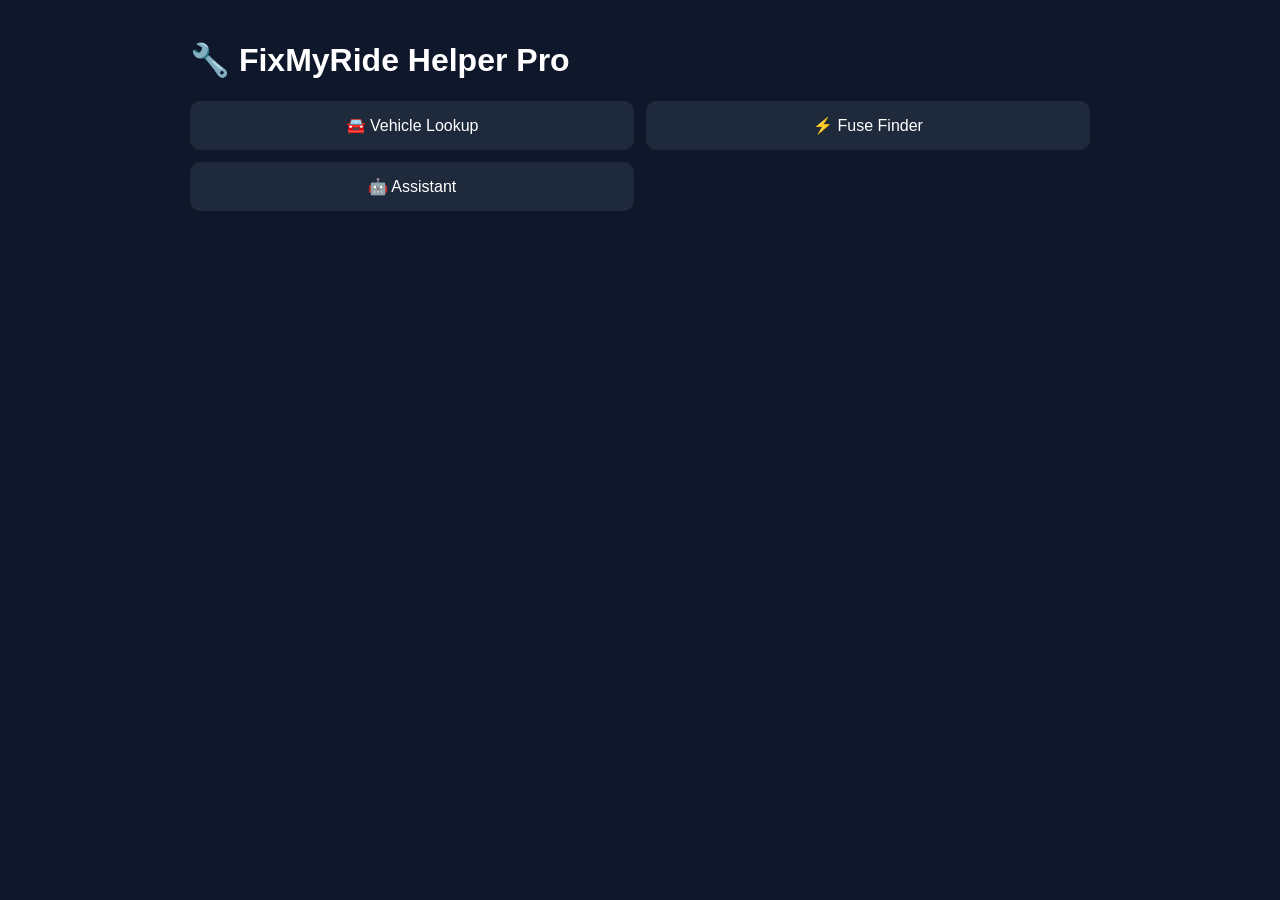
==== index.html @ 5cfa71b5 "Update index.html" ====
<!DOCTYPE html>
<html lang="en">
<head>
  <meta name="google-adsense-account" content="ca-pub-5311280622440166">
  <meta charset="UTF-8">
  <meta name="viewport" content="width=device-width, initial-scale=1.0">
  <title>FixMyRide Helper Pro</title>
  <link rel="stylesheet" href="style.css?v=30">
</head>
<body>

<div class="app">
  <h1>🔧 FixMyRide Helper Pro</h1>

  <div id="home" class="grid">
    <button onclick="showVehicleLookup()">🚘 Vehicle Lookup</button>
    <button onclick="showFuseFinder()">⚡ Fuse Finder</button>
    <button onclick="showAssistant()">🤖 Assistant</button>
  </div>

  <div id="screen"></div>
</div>

<script src="script.js?v=30"></script>
</body>
</html>
---- style.css ----
body {
  margin: 0;
  font-family: Arial, sans-serif;
  background: #0f172a;
  color: white;
}

.app {
  padding: 20px;
  max-width: 900px;
  margin: auto;
}

.hero {
  text-align: center;
  margin-bottom: 20px;
}

.hero h1 {
  font-size: 28px;
  margin: 0;
}

.hero p {
  color: #94a3b8;
}

.grid {
  display: grid;
  grid-template-columns: repeat(2, 1fr);
  gap: 12px;
  margin-top: 20px;
}

button {
  padding: 15px;
  border: none;
  border-radius: 10px;
  background: #1e293b;
  color: white;
  font-size: 16px;
  cursor: pointer;
  transition: 0.2s;
}

button:hover {
  background: #334155;
}

.card {
  background: #1e293b;
  padding: 20px;
  border-radius: 12px;
  margin-top: 20px;
}

input, select {
  width: 100%;
  padding: 12px;
  margin-top: 10px;
  border-radius: 8px;
  border: none;
  background: #0f172a;
  color: white;
}

.footer {
  text-align: center;
  margin-top: 40px;
  font-size: 14px;
  color: #94a3b8;
}

.notice {
  margin-top: 20px;
  font-size: 12px;
  color: #fbbf24;
  text-align: center;
}
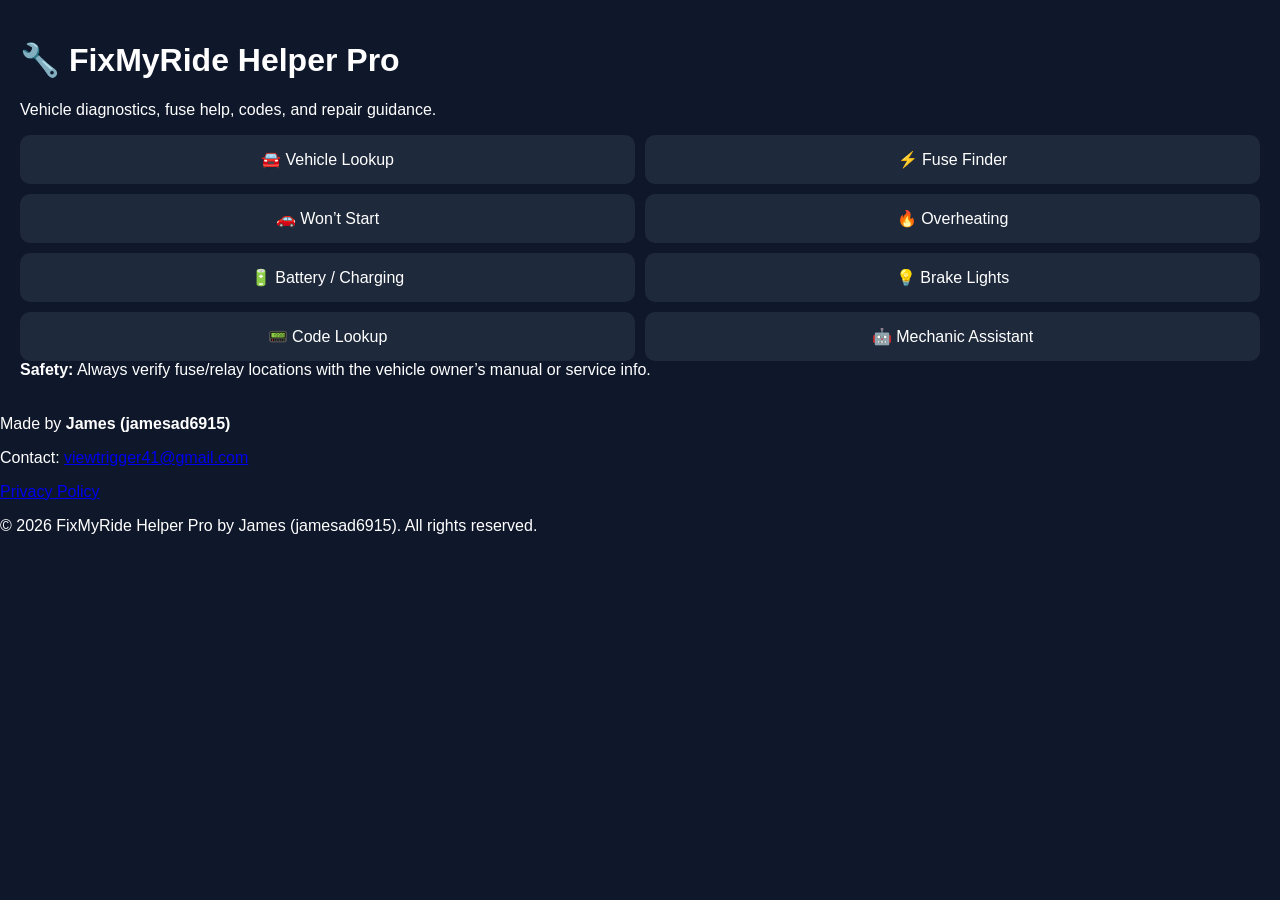
==== commit b3c8edc9: "Update index.html" ====
--- a/index.html
+++ b/index.html
@@ -5,22 +5,41 @@
   <meta charset="UTF-8">
   <meta name="viewport" content="width=device-width, initial-scale=1.0">
   <title>FixMyRide Helper Pro</title>
-  <link rel="stylesheet" href="style.css?v=30">
+  <link rel="stylesheet" href="style.css?v=40">
 </head>
 <body>
 
 <div class="app">
-  <h1>🔧 FixMyRide Helper Pro</h1>
+  <div class="hero">
+    <h1>🔧 FixMyRide Helper Pro</h1>
+    <p>Vehicle diagnostics, fuse help, codes, and repair guidance.</p>
+  </div>
 
   <div id="home" class="grid">
     <button onclick="showVehicleLookup()">🚘 Vehicle Lookup</button>
     <button onclick="showFuseFinder()">⚡ Fuse Finder</button>
-    <button onclick="showAssistant()">🤖 Assistant</button>
+    <button onclick="startProblem('wontStart')">🚗 Won’t Start</button>
+    <button onclick="startProblem('overheating')">🔥 Overheating</button>
+    <button onclick="startProblem('battery')">🔋 Battery / Charging</button>
+    <button onclick="startProblem('brakeLights')">💡 Brake Lights</button>
+    <button onclick="showCodeLookup()">📟 Code Lookup</button>
+    <button onclick="showAssistant()">🤖 Mechanic Assistant</button>
   </div>
 
   <div id="screen"></div>
+
+  <div class="notice">
+    <b>Safety:</b> Always verify fuse/relay locations with the vehicle owner’s manual or service info.
+  </div>
 </div>
 
-<script src="script.js?v=30"></script>
+<footer class="footer">
+  <p>Made by <b>James (jamesad6915)</b></p>
+  <p>Contact: <a href="mailto:viewtrigger41@gmail.com">viewtrigger41@gmail.com</a></p>
+  <p><a href="privacy.html">Privacy Policy</a></p>
+  <p>© 2026 FixMyRide Helper Pro by James (jamesad6915). All rights reserved.</p>
+</footer>
+
+<script src="script.js?v=40"></script>
 </body>
 </html>
--- a/style.css
+++ b/style.css
@@ -1,79 +1,38 @@
 body {
   margin: 0;
-  font-family: Arial, sans-serif;
+  font-family: Arial;
   background: #0f172a;
   color: white;
 }
 
 .app {
   padding: 20px;
-  max-width: 900px;
-  margin: auto;
-}
-
-.hero {
-  text-align: center;
-  margin-bottom: 20px;
-}
-
-.hero h1 {
-  font-size: 28px;
-  margin: 0;
-}
-
-.hero p {
-  color: #94a3b8;
 }
 
 .grid {
   display: grid;
-  grid-template-columns: repeat(2, 1fr);
-  gap: 12px;
-  margin-top: 20px;
+  grid-template-columns: 1fr 1fr;
+  gap: 10px;
 }
 
 button {
   padding: 15px;
+  background: #1e293b;
   border: none;
+  color: white;
   border-radius: 10px;
-  background: #1e293b;
-  color: white;
   font-size: 16px;
-  cursor: pointer;
-  transition: 0.2s;
-}
-
-button:hover {
-  background: #334155;
 }
 
 .card {
   background: #1e293b;
-  padding: 20px;
-  border-radius: 12px;
-  margin-top: 20px;
+  padding: 15px;
+  border-radius: 10px;
+  margin-top: 15px;
 }
 
-input, select {
+input {
   width: 100%;
-  padding: 12px;
+  padding: 10px;
   margin-top: 10px;
-  border-radius: 8px;
-  border: none;
-  background: #0f172a;
-  color: white;
 }
-
-.footer {
-  text-align: center;
-  margin-top: 40px;
-  font-size: 14px;
-  color: #94a3b8;
-}
-
-.notice {
-  margin-top: 20px;
-  font-size: 12px;
-  color: #fbbf24;
-  text-align: center;
-}
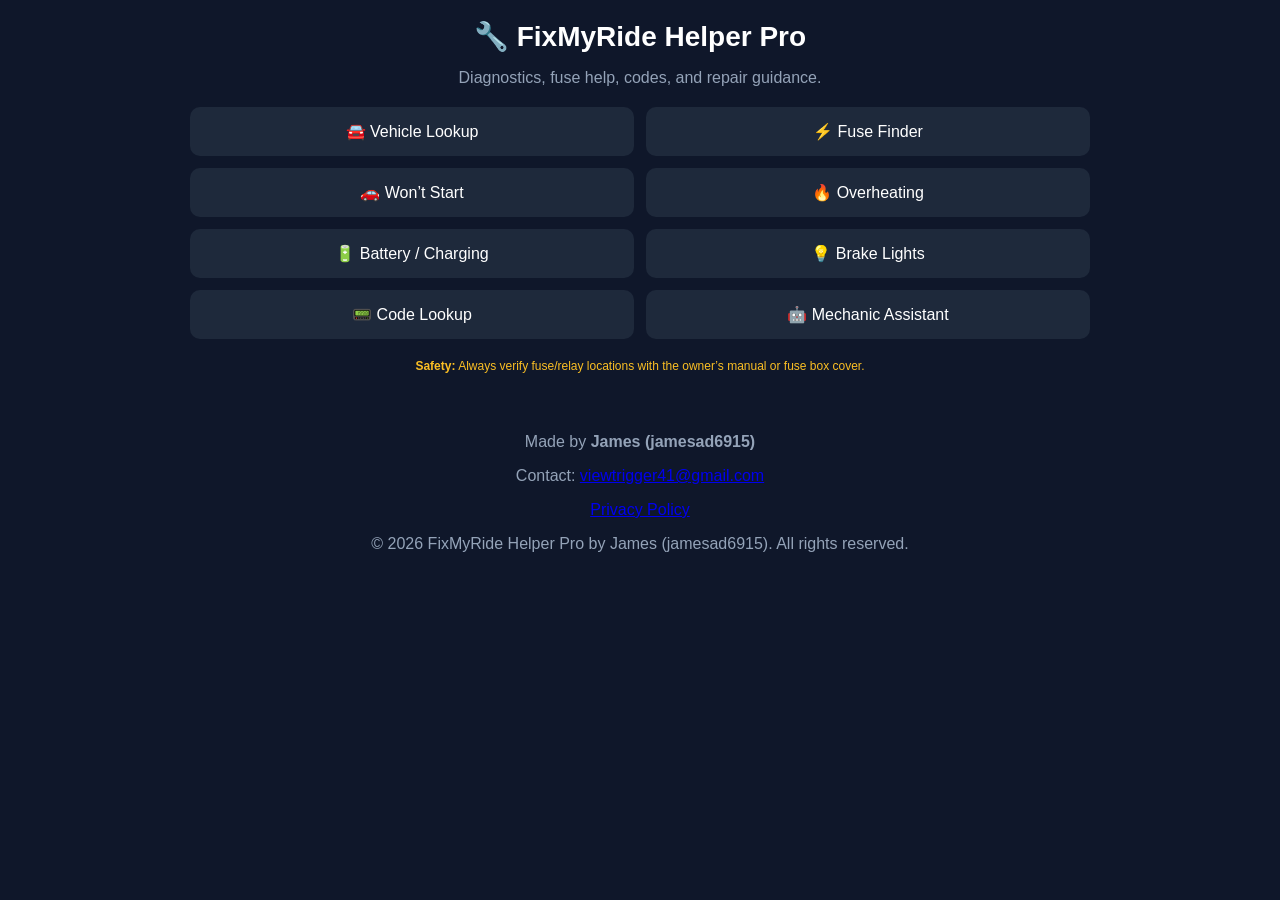
==== commit 8ee860d2: "Update index.html" ====
--- a/index.html
+++ b/index.html
@@ -5,14 +5,14 @@
   <meta charset="UTF-8">
   <meta name="viewport" content="width=device-width, initial-scale=1.0">
   <title>FixMyRide Helper Pro</title>
-  <link rel="stylesheet" href="style.css?v=40">
+  <link rel="stylesheet" href="style.css?v=60">
 </head>
 <body>
 
 <div class="app">
   <div class="hero">
     <h1>🔧 FixMyRide Helper Pro</h1>
-    <p>Vehicle diagnostics, fuse help, codes, and repair guidance.</p>
+    <p>Diagnostics, fuse help, codes, and repair guidance.</p>
   </div>
 
   <div id="home" class="grid">
@@ -29,7 +29,7 @@
   <div id="screen"></div>
 
   <div class="notice">
-    <b>Safety:</b> Always verify fuse/relay locations with the vehicle owner’s manual or service info.
+    <b>Safety:</b> Always verify fuse/relay locations with the owner’s manual or fuse box cover.
   </div>
 </div>
 
@@ -40,6 +40,6 @@
   <p>© 2026 FixMyRide Helper Pro by James (jamesad6915). All rights reserved.</p>
 </footer>
 
-<script src="script.js?v=40"></script>
+<script src="script.js?v=60"></script>
 </body>
 </html>
--- a/style.css
+++ b/style.css
@@ -1,38 +1,76 @@
 body {
   margin: 0;
-  font-family: Arial;
+  font-family: Arial, sans-serif;
   background: #0f172a;
   color: white;
 }
 
 .app {
   padding: 20px;
+  max-width: 900px;
+  margin: auto;
+}
+
+.hero {
+  text-align: center;
+  margin-bottom: 20px;
+}
+
+.hero h1 {
+  font-size: 28px;
+  margin: 0;
+}
+
+.hero p {
+  color: #94a3b8;
 }
 
 .grid {
   display: grid;
-  grid-template-columns: 1fr 1fr;
-  gap: 10px;
+  grid-template-columns: repeat(2, 1fr);
+  gap: 12px;
 }
 
 button {
   padding: 15px;
+  border: none;
+  border-radius: 10px;
   background: #1e293b;
-  border: none;
   color: white;
-  border-radius: 10px;
   font-size: 16px;
+  cursor: pointer;
+}
+
+button:hover {
+  background: #334155;
 }
 
 .card {
   background: #1e293b;
-  padding: 15px;
-  border-radius: 10px;
-  margin-top: 15px;
+  padding: 20px;
+  border-radius: 12px;
+  margin-top: 20px;
 }
 
 input {
   width: 100%;
-  padding: 10px;
+  padding: 12px;
   margin-top: 10px;
+  border-radius: 8px;
+  border: none;
+  background: #0f172a;
+  color: white;
 }
+
+.footer {
+  text-align: center;
+  margin-top: 40px;
+  color: #94a3b8;
+}
+
+.notice {
+  margin-top: 20px;
+  font-size: 12px;
+  color: #fbbf24;
+  text-align: center;
+}
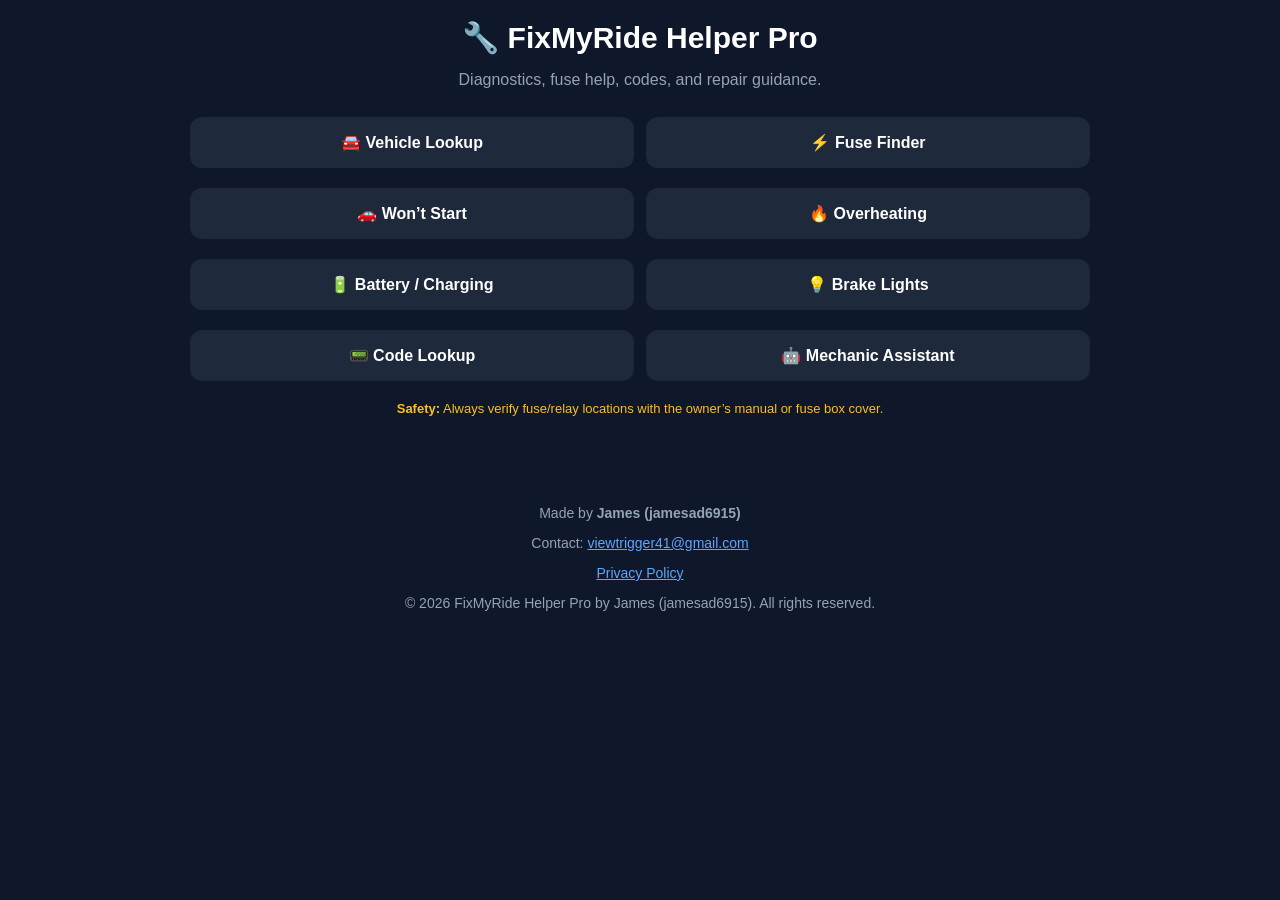
==== commit ed22c5ad: "Update index.html" ====
--- a/index.html
+++ b/index.html
@@ -40,6 +40,6 @@
   <p>© 2026 FixMyRide Helper Pro by James (jamesad6915). All rights reserved.</p>
 </footer>
 
-<script src="script.js?v=60"></script>
+<script src="script.js?v=61"></script>
 </body>
 </html>
--- a/style.css
+++ b/style.css
@@ -6,9 +6,9 @@
 }
 
 .app {
-  padding: 20px;
   max-width: 900px;
   margin: auto;
+  padding: 20px;
 }
 
 .hero {
@@ -17,8 +17,8 @@
 }
 
 .hero h1 {
-  font-size: 28px;
   margin: 0;
+  font-size: 30px;
 }
 
 .hero p {
@@ -32,13 +32,16 @@
 }
 
 button {
-  padding: 15px;
+  width: 100%;
+  padding: 16px;
   border: none;
-  border-radius: 10px;
+  border-radius: 12px;
   background: #1e293b;
   color: white;
   font-size: 16px;
+  font-weight: bold;
   cursor: pointer;
+  margin-top: 8px;
 }
 
 button:hover {
@@ -47,30 +50,38 @@
 
 .card {
   background: #1e293b;
-  padding: 20px;
-  border-radius: 12px;
-  margin-top: 20px;
+  padding: 18px;
+  border-radius: 14px;
+  margin-top: 18px;
 }
 
 input {
   width: 100%;
-  padding: 12px;
+  padding: 13px;
   margin-top: 10px;
-  border-radius: 8px;
+  box-sizing: border-box;
+  border-radius: 10px;
   border: none;
   background: #0f172a;
   color: white;
+  font-size: 16px;
+}
+
+.notice {
+  margin-top: 20px;
+  font-size: 13px;
+  color: #fbbf24;
+  text-align: center;
 }
 
 .footer {
   text-align: center;
-  margin-top: 40px;
+  margin-top: 35px;
+  padding: 20px;
   color: #94a3b8;
+  font-size: 14px;
 }
 
-.notice {
-  margin-top: 20px;
-  font-size: 12px;
-  color: #fbbf24;
-  text-align: center;
+.footer a {
+  color: #60a5fa;
 }
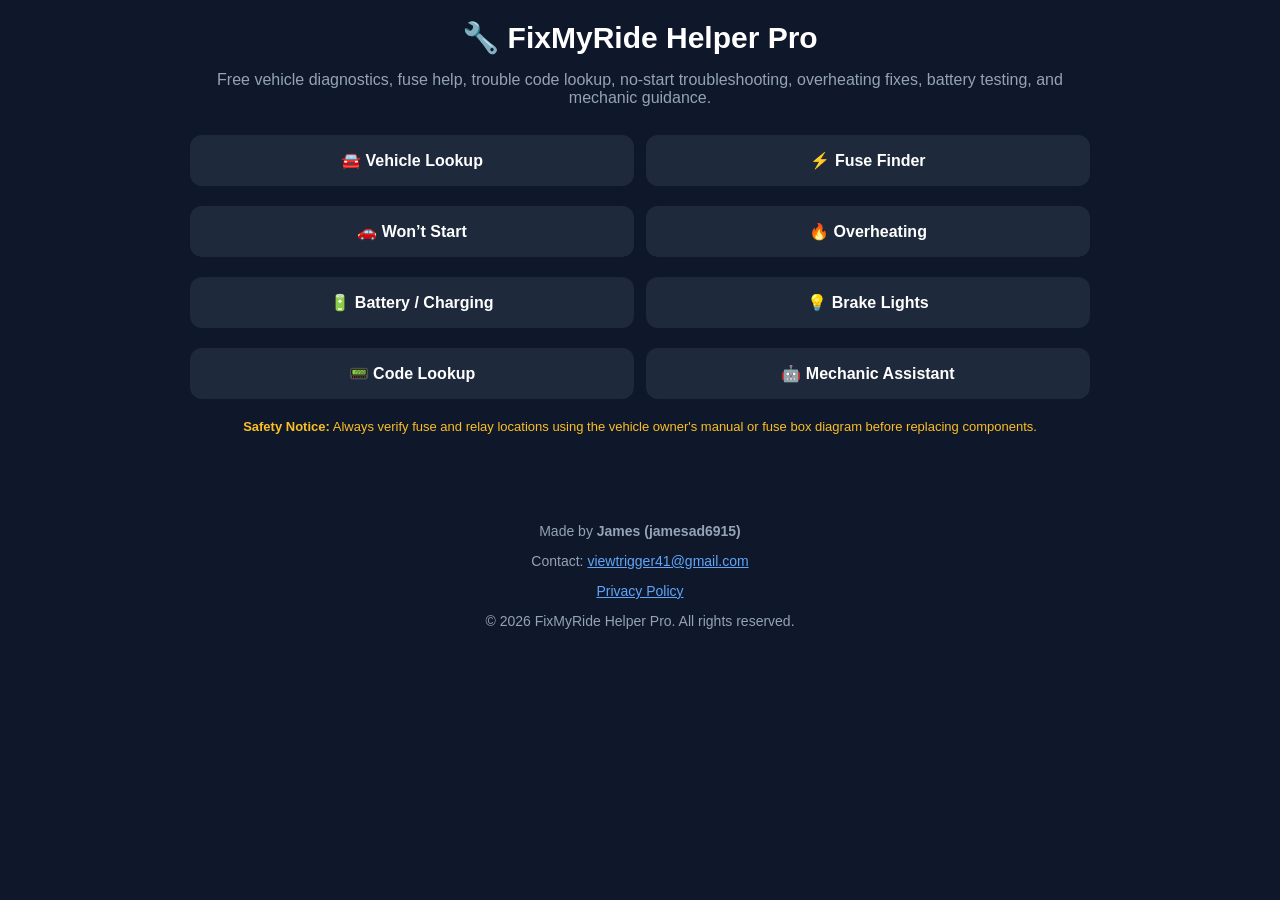
==== commit 63bceee7: "Update index.html" ====
--- a/index.html
+++ b/index.html
@@ -1,45 +1,123 @@
 <!DOCTYPE html>
 <html lang="en">
+
 <head>
-  <meta name="google-adsense-account" content="ca-pub-5311280622440166">
   <meta charset="UTF-8">
   <meta name="viewport" content="width=device-width, initial-scale=1.0">
-  <title>FixMyRide Helper Pro</title>
-  <link rel="stylesheet" href="style.css?v=60">
+
+  <title>FixMyRide Helper Pro | Free Car Diagnostic & Repair Tool</title>
+
+  <meta name="description" content="FixMyRide Helper Pro helps diagnose car and truck problems including no-start issues, overheating, battery charging problems, fuse locations, brake light problems, and OBD2 trouble codes.">
+
+  <meta name="keywords" content="car repair, truck diagnostics, fuse finder, OBD2 codes, mechanic helper, no start diagnosis, battery problems, overheating fix, brake light problems, Ford, Chevy, Dodge, Toyota">
+
+  <meta name="author" content="James Adams">
+
+  <meta name="robots" content="index, follow">
+
+  <meta property="og:title" content="FixMyRide Helper Pro">
+  <meta property="og:description" content="Free car and truck repair helper with diagnostics, code lookup, fuse help, battery troubleshooting, overheating help, and mechanic tools.">
+  <meta property="og:type" content="website">
+  <meta property="og:url" content="https://protype720.github.io/fixmyride-app/">
+
+  <link rel="canonical" href="https://protype720.github.io/fixmyride-app/">
+
+  <meta name="google-adsense-account" content="ca-pub-5311280622440166">
+
+  <script async
+    src="https://pagead2.googlesyndication.com/pagead/js/adsbygoogle.js?client=ca-pub-5311280622440166"
+    crossorigin="anonymous"></script>
+
+  <link rel="stylesheet" href="style.css?v=62">
 </head>
+
 <body>
 
-<div class="app">
-  <div class="hero">
-    <h1>🔧 FixMyRide Helper Pro</h1>
-    <p>Diagnostics, fuse help, codes, and repair guidance.</p>
+  <div class="app">
+
+    <div class="hero">
+      <h1>🔧 FixMyRide Helper Pro</h1>
+
+      <p>
+        Free vehicle diagnostics, fuse help, trouble code lookup,
+        no-start troubleshooting, overheating fixes, battery testing,
+        and mechanic guidance.
+      </p>
+    </div>
+
+    <div id="home" class="grid">
+
+      <button onclick="showVehicleLookup()">
+        🚘 Vehicle Lookup
+      </button>
+
+      <button onclick="showFuseFinder()">
+        ⚡ Fuse Finder
+      </button>
+
+      <button onclick="startProblem('wontStart')">
+        🚗 Won’t Start
+      </button>
+
+      <button onclick="startProblem('overheating')">
+        🔥 Overheating
+      </button>
+
+      <button onclick="startProblem('battery')">
+        🔋 Battery / Charging
+      </button>
+
+      <button onclick="startProblem('brakeLights')">
+        💡 Brake Lights
+      </button>
+
+      <button onclick="showCodeLookup()">
+        📟 Code Lookup
+      </button>
+
+      <button onclick="showAssistant()">
+        🤖 Mechanic Assistant
+      </button>
+
+    </div>
+
+    <div id="screen"></div>
+
+    <div class="notice">
+      <b>Safety Notice:</b>
+      Always verify fuse and relay locations using the vehicle owner's
+      manual or fuse box diagram before replacing components.
+    </div>
+
   </div>
 
-  <div id="home" class="grid">
-    <button onclick="showVehicleLookup()">🚘 Vehicle Lookup</button>
-    <button onclick="showFuseFinder()">⚡ Fuse Finder</button>
-    <button onclick="startProblem('wontStart')">🚗 Won’t Start</button>
-    <button onclick="startProblem('overheating')">🔥 Overheating</button>
-    <button onclick="startProblem('battery')">🔋 Battery / Charging</button>
-    <button onclick="startProblem('brakeLights')">💡 Brake Lights</button>
-    <button onclick="showCodeLookup()">📟 Code Lookup</button>
-    <button onclick="showAssistant()">🤖 Mechanic Assistant</button>
-  </div>
+  <footer class="footer">
 
-  <div id="screen"></div>
+    <p>
+      Made by <b>James (jamesad6915)</b>
+    </p>
 
-  <div class="notice">
-    <b>Safety:</b> Always verify fuse/relay locations with the owner’s manual or fuse box cover.
-  </div>
-</div>
+    <p>
+      Contact:
+      <a href="mailto:viewtrigger41@gmail.com">
+        viewtrigger41@gmail.com
+      </a>
+    </p>
 
-<footer class="footer">
-  <p>Made by <b>James (jamesad6915)</b></p>
-  <p>Contact: <a href="mailto:viewtrigger41@gmail.com">viewtrigger41@gmail.com</a></p>
-  <p><a href="privacy.html">Privacy Policy</a></p>
-  <p>© 2026 FixMyRide Helper Pro by James (jamesad6915). All rights reserved.</p>
-</footer>
+    <p>
+      <a href="privacy.html">
+        Privacy Policy
+      </a>
+    </p>
 
-<script src="script.js?v=61"></script>
+    <p>
+      © 2026 FixMyRide Helper Pro. All rights reserved.
+    </p>
+
+  </footer>
+
+  <script src="script.js?v=62"></script>
+
 </body>
+
 </html>
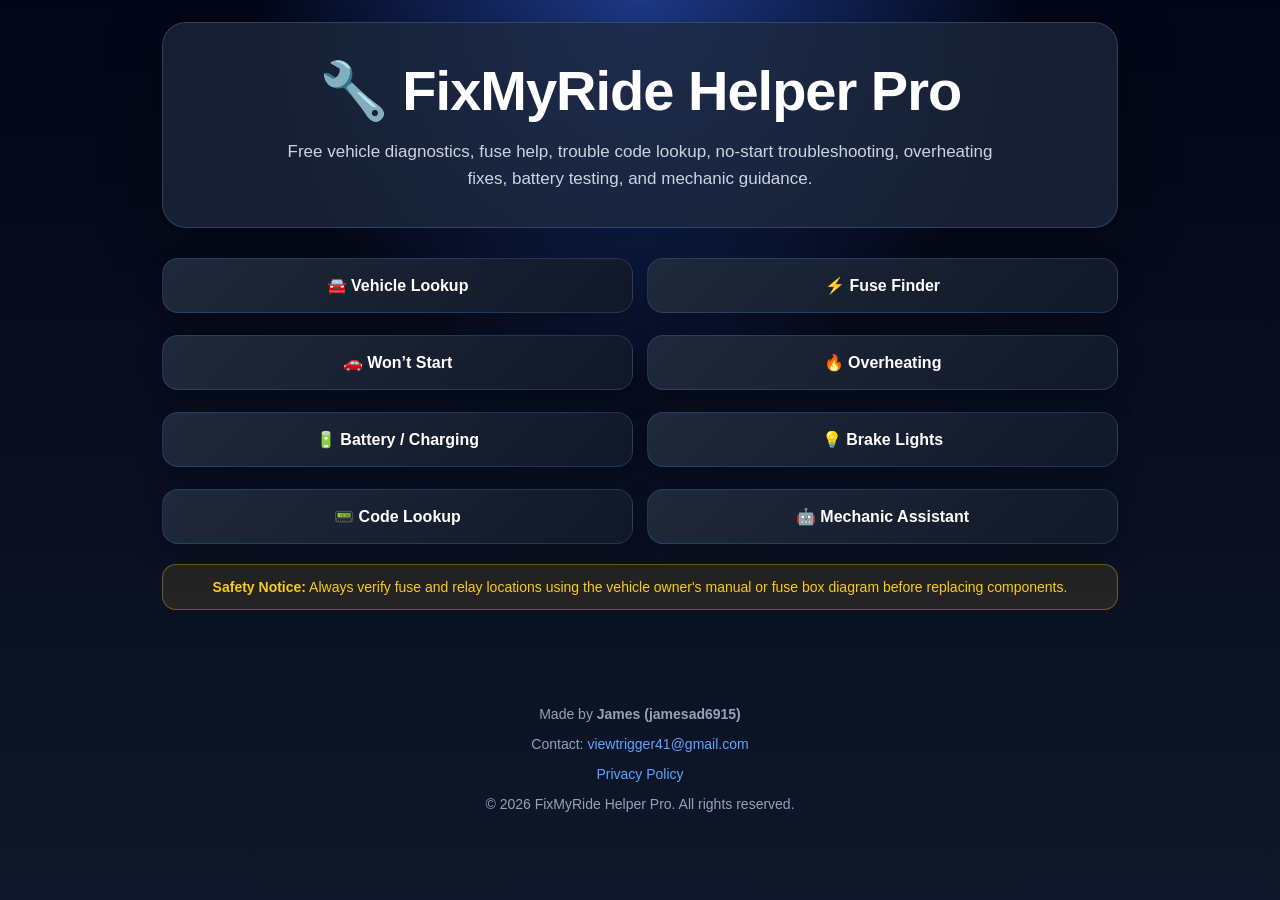
==== commit 28a529a3: "Update index.html" ====
--- a/index.html
+++ b/index.html
@@ -28,7 +28,7 @@
     src="https://pagead2.googlesyndication.com/pagead/js/adsbygoogle.js?client=ca-pub-5311280622440166"
     crossorigin="anonymous"></script>
 
-  <link rel="stylesheet" href="style.css?v=62">
+  <link rel="stylesheet" href="style.css?v=63">
 </head>
 
 <body>
@@ -116,7 +116,7 @@
 
   </footer>
 
-  <script src="script.js?v=62"></script>
+  <script src="script.js?v=63"></script>
 
 </body>
 
--- a/style.css
+++ b/style.css
@@ -1,87 +1,184 @@
+* {
+  box-sizing: border-box;
+}
+
 body {
   margin: 0;
   font-family: Arial, sans-serif;
-  background: #0f172a;
+  background:
+    radial-gradient(circle at top, #1e3a8a 0%, transparent 35%),
+    linear-gradient(180deg, #020617 0%, #0f172a 100%);
   color: white;
+  min-height: 100vh;
 }
 
 .app {
-  max-width: 900px;
+  max-width: 1000px;
   margin: auto;
-  padding: 20px;
+  padding: 22px;
 }
 
 .hero {
   text-align: center;
-  margin-bottom: 20px;
+  padding: 35px 20px;
+  margin-bottom: 22px;
+  border-radius: 24px;
+  background: rgba(30, 41, 59, 0.75);
+  border: 1px solid rgba(96, 165, 250, 0.25);
+  box-shadow: 0 20px 60px rgba(0, 0, 0, 0.35);
 }
 
 .hero h1 {
   margin: 0;
-  font-size: 30px;
+  font-size: clamp(32px, 6vw, 56px);
+  letter-spacing: -1px;
 }
 
 .hero p {
-  color: #94a3b8;
+  max-width: 720px;
+  margin: 14px auto 0;
+  color: #cbd5e1;
+  font-size: 17px;
+  line-height: 1.6;
 }
 
 .grid {
   display: grid;
   grid-template-columns: repeat(2, 1fr);
-  gap: 12px;
+  gap: 14px;
 }
 
 button {
   width: 100%;
-  padding: 16px;
-  border: none;
-  border-radius: 12px;
-  background: #1e293b;
+  padding: 17px;
+  border: 1px solid rgba(96, 165, 250, 0.2);
+  border-radius: 16px;
+  background: linear-gradient(135deg, #1e293b, #111827);
   color: white;
   font-size: 16px;
-  font-weight: bold;
+  font-weight: 800;
   cursor: pointer;
   margin-top: 8px;
+  box-shadow: 0 10px 24px rgba(0, 0, 0, 0.28);
+  transition: 0.2s ease;
 }
 
 button:hover {
+  transform: translateY(-2px);
+  background: linear-gradient(135deg, #2563eb, #1e40af);
+  border-color: rgba(147, 197, 253, 0.7);
+}
+
+button:active {
+  transform: scale(0.98);
+}
+
+.secondary {
   background: #334155;
 }
 
+.button-row {
+  display: grid;
+  grid-template-columns: repeat(3, 1fr);
+  gap: 10px;
+}
+
 .card {
-  background: #1e293b;
-  padding: 18px;
-  border-radius: 14px;
+  background: rgba(15, 23, 42, 0.92);
+  padding: 22px;
+  border-radius: 20px;
   margin-top: 18px;
+  border: 1px solid rgba(148, 163, 184, 0.18);
+  box-shadow: 0 20px 50px rgba(0, 0, 0, 0.35);
+}
+
+.card h2 {
+  margin-top: 0;
+  font-size: 28px;
+}
+
+.card h3 {
+  color: #bfdbfe;
+}
+
+.inner {
+  background: rgba(30, 41, 59, 0.8);
 }
 
 input {
   width: 100%;
-  padding: 13px;
-  margin-top: 10px;
+  padding: 15px;
+  margin-top: 12px;
   box-sizing: border-box;
-  border-radius: 10px;
-  border: none;
-  background: #0f172a;
+  border-radius: 14px;
+  border: 1px solid rgba(148, 163, 184, 0.25);
+  background: #020617;
   color: white;
   font-size: 16px;
+  outline: none;
 }
 
+input:focus {
+  border-color: #60a5fa;
+  box-shadow: 0 0 0 4px rgba(96, 165, 250, 0.15);
+}
+
+ul {
+  padding-left: 22px;
+}
+
+li {
+  margin-bottom: 8px;
+}
+
+.muted {
+  color: #94a3b8;
+}
+
+.warning,
 .notice {
   margin-top: 20px;
-  font-size: 13px;
-  color: #fbbf24;
+  padding: 14px;
+  border-radius: 14px;
+  background: rgba(251, 191, 36, 0.1);
+  border: 1px solid rgba(251, 191, 36, 0.35);
+  color: #facc15;
   text-align: center;
+  font-size: 14px;
 }
 
 .footer {
   text-align: center;
   margin-top: 35px;
-  padding: 20px;
+  padding: 25px 20px;
   color: #94a3b8;
   font-size: 14px;
 }
 
 .footer a {
   color: #60a5fa;
+  text-decoration: none;
 }
+
+.footer a:hover {
+  text-decoration: underline;
+}
+
+@media (max-width: 650px) {
+  .app {
+    padding: 14px;
+  }
+
+  .grid,
+  .button-row {
+    grid-template-columns: 1fr;
+  }
+
+  .hero {
+    padding: 28px 16px;
+  }
+
+  button {
+    padding: 16px;
+  }
+}
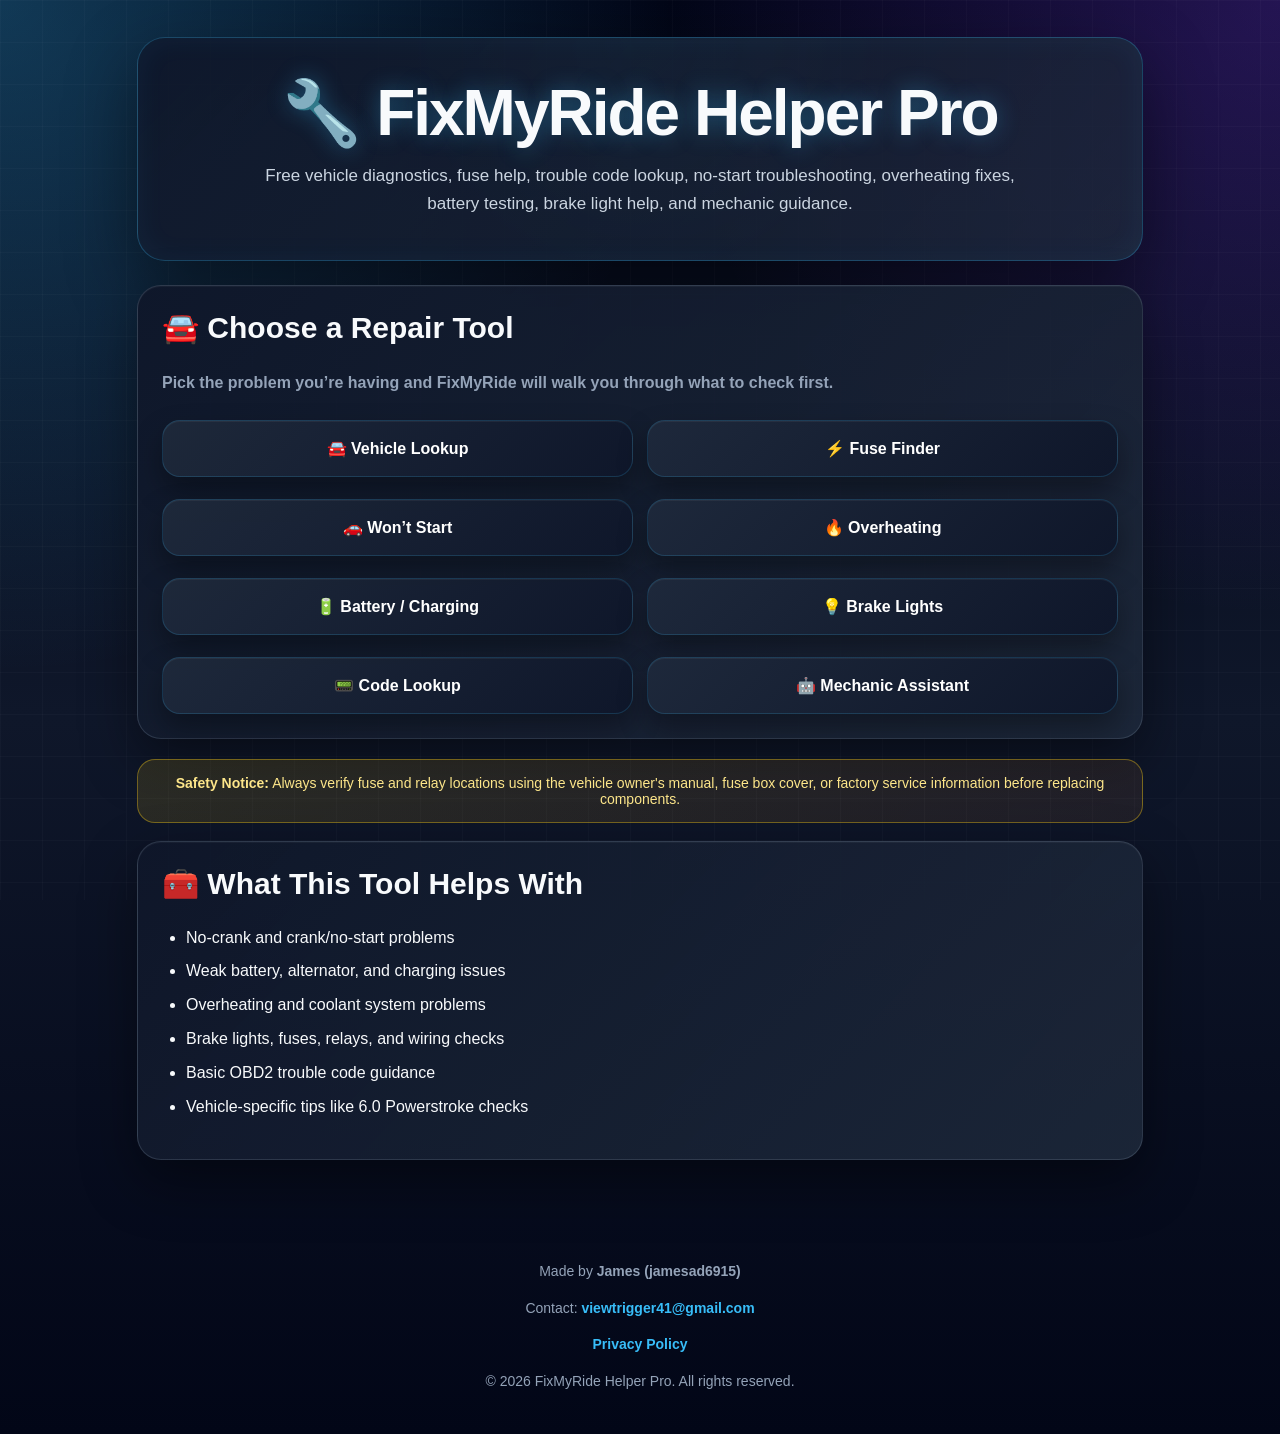
==== commit 2bb9618c: "Revise index.html layout and content Updated the structure and content of the index.html file, inclu" ====
--- a/index.html
+++ b/index.html
@@ -8,11 +8,8 @@
   <title>FixMyRide Helper Pro | Free Car Diagnostic & Repair Tool</title>
 
   <meta name="description" content="FixMyRide Helper Pro helps diagnose car and truck problems including no-start issues, overheating, battery charging problems, fuse locations, brake light problems, and OBD2 trouble codes.">
-
   <meta name="keywords" content="car repair, truck diagnostics, fuse finder, OBD2 codes, mechanic helper, no start diagnosis, battery problems, overheating fix, brake light problems, Ford, Chevy, Dodge, Toyota">
-
   <meta name="author" content="James Adams">
-
   <meta name="robots" content="index, follow">
 
   <meta property="og:title" content="FixMyRide Helper Pro">
@@ -28,95 +25,80 @@
     src="https://pagead2.googlesyndication.com/pagead/js/adsbygoogle.js?client=ca-pub-5311280622440166"
     crossorigin="anonymous"></script>
 
-  <link rel="stylesheet" href="style.css?v=63">
+  <link rel="stylesheet" href="style.css?v=67">
 </head>
 
 <body>
 
   <div class="app">
 
-    <div class="hero">
+    <section class="hero">
       <h1>🔧 FixMyRide Helper Pro</h1>
-
       <p>
         Free vehicle diagnostics, fuse help, trouble code lookup,
         no-start troubleshooting, overheating fixes, battery testing,
-        and mechanic guidance.
+        brake light help, and mechanic guidance.
       </p>
-    </div>
+    </section>
 
-    <div id="home" class="grid">
+    <section class="card">
+      <h2>🚘 Choose a Repair Tool</h2>
+      <p class="muted">
+        Pick the problem you’re having and FixMyRide will walk you through what to check first.
+      </p>
 
-      <button onclick="showVehicleLookup()">
-        🚘 Vehicle Lookup
-      </button>
-
-      <button onclick="showFuseFinder()">
-        ⚡ Fuse Finder
-      </button>
-
-      <button onclick="startProblem('wontStart')">
-        🚗 Won’t Start
-      </button>
-
-      <button onclick="startProblem('overheating')">
-        🔥 Overheating
-      </button>
-
-      <button onclick="startProblem('battery')">
-        🔋 Battery / Charging
-      </button>
-
-      <button onclick="startProblem('brakeLights')">
-        💡 Brake Lights
-      </button>
-
-      <button onclick="showCodeLookup()">
-        📟 Code Lookup
-      </button>
-
-      <button onclick="showAssistant()">
-        🤖 Mechanic Assistant
-      </button>
-
-    </div>
+      <div id="home" class="grid">
+        <button onclick="showVehicleLookup()">🚘 Vehicle Lookup</button>
+        <button onclick="showFuseFinder()">⚡ Fuse Finder</button>
+        <button onclick="startProblem('wontStart')">🚗 Won’t Start</button>
+        <button onclick="startProblem('overheating')">🔥 Overheating</button>
+        <button onclick="startProblem('battery')">🔋 Battery / Charging</button>
+        <button onclick="startProblem('brakeLights')">💡 Brake Lights</button>
+        <button onclick="showCodeLookup()">📟 Code Lookup</button>
+        <button onclick="showAssistant()">🤖 Mechanic Assistant</button>
+      </div>
+    </section>
 
     <div id="screen"></div>
 
-    <div class="notice">
+    <section class="notice">
       <b>Safety Notice:</b>
-      Always verify fuse and relay locations using the vehicle owner's
-      manual or fuse box diagram before replacing components.
-    </div>
+      Always verify fuse and relay locations using the vehicle owner's manual,
+      fuse box cover, or factory service information before replacing components.
+    </section>
+
+    <section class="card">
+      <h2>🧰 What This Tool Helps With</h2>
+      <ul>
+        <li>No-crank and crank/no-start problems</li>
+        <li>Weak battery, alternator, and charging issues</li>
+        <li>Overheating and coolant system problems</li>
+        <li>Brake lights, fuses, relays, and wiring checks</li>
+        <li>Basic OBD2 trouble code guidance</li>
+        <li>Vehicle-specific tips like 6.0 Powerstroke checks</li>
+      </ul>
+    </section>
 
   </div>
 
   <footer class="footer">
+    <p>Made by <b>James (jamesad6915)</b></p>
 
     <p>
-      Made by <b>James (jamesad6915)</b>
+      Contact:
+      <a href="mailto:viewtrigger41@gmail.com">viewtrigger41@gmail.com</a>
     </p>
 
     <p>
-      Contact:
-      <a href="mailto:viewtrigger41@gmail.com">
-        viewtrigger41@gmail.com
-      </a>
-    </p>
-
-    <p>
-      <a href="privacy.html">
-        Privacy Policy
-      </a>
+      <a href="privacy.html">Privacy Policy</a>
     </p>
 
     <p>
       © 2026 FixMyRide Helper Pro. All rights reserved.
     </p>
-
   </footer>
 
-  <script src="script.js?v=63"></script>
+  <script src="script.js?v=67"></script>
 
 </body>
 
--- a/style.css
+++ b/style.css
@@ -2,44 +2,79 @@
   box-sizing: border-box;
 }
 
+:root {
+  --bg: #020617;
+  --card: rgba(15, 23, 42, 0.88);
+  --card2: rgba(30, 41, 59, 0.92);
+  --blue: #38bdf8;
+  --blue2: #2563eb;
+  --purple: #7c3aed;
+  --text: #f8fafc;
+  --muted: #94a3b8;
+  --yellow: #facc15;
+  --red: #ef4444;
+  --green: #22c55e;
+  --border: rgba(148, 163, 184, 0.22);
+}
+
 body {
   margin: 0;
-  font-family: Arial, sans-serif;
-  background:
-    radial-gradient(circle at top, #1e3a8a 0%, transparent 35%),
-    linear-gradient(180deg, #020617 0%, #0f172a 100%);
-  color: white;
+  font-family: Arial, Helvetica, sans-serif;
+  color: var(--text);
   min-height: 100vh;
+  background:
+    radial-gradient(circle at top left, rgba(56, 189, 248, 0.28), transparent 35%),
+    radial-gradient(circle at top right, rgba(124, 58, 237, 0.28), transparent 32%),
+    linear-gradient(180deg, #020617 0%, #0f172a 50%, #020617 100%);
+  overflow-x: hidden;
+}
+
+body::before {
+  content: "";
+  position: fixed;
+  inset: 0;
+  background:
+    linear-gradient(rgba(255,255,255,0.025) 1px, transparent 1px),
+    linear-gradient(90deg, rgba(255,255,255,0.025) 1px, transparent 1px);
+  background-size: 42px 42px;
+  pointer-events: none;
+  z-index: -1;
 }
 
 .app {
-  max-width: 1000px;
+  max-width: 1050px;
   margin: auto;
   padding: 22px;
 }
 
 .hero {
   text-align: center;
-  padding: 35px 20px;
-  margin-bottom: 22px;
-  border-radius: 24px;
-  background: rgba(30, 41, 59, 0.75);
-  border: 1px solid rgba(96, 165, 250, 0.25);
-  box-shadow: 0 20px 60px rgba(0, 0, 0, 0.35);
+  padding: 42px 22px;
+  margin: 15px 0 24px;
+  border-radius: 28px;
+  background:
+    linear-gradient(135deg, rgba(15, 23, 42, 0.95), rgba(30, 41, 59, 0.78)),
+    radial-gradient(circle at top, rgba(56, 189, 248, 0.22), transparent 45%);
+  border: 1px solid rgba(56, 189, 248, 0.28);
+  box-shadow:
+    0 25px 70px rgba(0, 0, 0, 0.45),
+    inset 0 0 30px rgba(56, 189, 248, 0.06);
 }
 
 .hero h1 {
   margin: 0;
-  font-size: clamp(32px, 6vw, 56px);
-  letter-spacing: -1px;
+  font-size: clamp(34px, 7vw, 64px);
+  line-height: 1.05;
+  letter-spacing: -2px;
+  text-shadow: 0 0 22px rgba(56, 189, 248, 0.35);
 }
 
 .hero p {
-  max-width: 720px;
-  margin: 14px auto 0;
+  max-width: 760px;
+  margin: 15px auto 0;
   color: #cbd5e1;
   font-size: 17px;
-  line-height: 1.6;
+  line-height: 1.65;
 }
 
 .grid {
@@ -50,23 +85,30 @@
 
 button {
   width: 100%;
-  padding: 17px;
-  border: 1px solid rgba(96, 165, 250, 0.2);
-  border-radius: 16px;
-  background: linear-gradient(135deg, #1e293b, #111827);
+  padding: 18px;
+  border: 1px solid rgba(56, 189, 248, 0.18);
+  border-radius: 18px;
+  background:
+    linear-gradient(135deg, rgba(30, 41, 59, 0.98), rgba(15, 23, 42, 0.98));
   color: white;
   font-size: 16px;
-  font-weight: 800;
+  font-weight: 900;
   cursor: pointer;
   margin-top: 8px;
-  box-shadow: 0 10px 24px rgba(0, 0, 0, 0.28);
-  transition: 0.2s ease;
+  box-shadow:
+    0 14px 28px rgba(0, 0, 0, 0.34),
+    inset 0 1px 0 rgba(255, 255, 255, 0.05);
+  transition: 0.18s ease;
 }
 
 button:hover {
-  transform: translateY(-2px);
-  background: linear-gradient(135deg, #2563eb, #1e40af);
-  border-color: rgba(147, 197, 253, 0.7);
+  transform: translateY(-3px);
+  background:
+    linear-gradient(135deg, #0284c7, #1d4ed8 55%, #6d28d9);
+  border-color: rgba(186, 230, 253, 0.8);
+  box-shadow:
+    0 18px 36px rgba(37, 99, 235, 0.28),
+    0 0 18px rgba(56, 189, 248, 0.25);
 }
 
 button:active {
@@ -74,97 +116,175 @@
 }
 
 .secondary {
-  background: #334155;
+  background: linear-gradient(135deg, #334155, #1e293b);
+  color: #e2e8f0;
 }
 
 .button-row {
   display: grid;
   grid-template-columns: repeat(3, 1fr);
-  gap: 10px;
+  gap: 11px;
 }
 
 .card {
-  background: rgba(15, 23, 42, 0.92);
-  padding: 22px;
-  border-radius: 20px;
+  background:
+    linear-gradient(135deg, rgba(15, 23, 42, 0.96), rgba(30, 41, 59, 0.88));
+  padding: 24px;
+  border-radius: 24px;
   margin-top: 18px;
-  border: 1px solid rgba(148, 163, 184, 0.18);
-  box-shadow: 0 20px 50px rgba(0, 0, 0, 0.35);
+  border: 1px solid var(--border);
+  box-shadow:
+    0 22px 55px rgba(0, 0, 0, 0.42),
+    inset 0 1px 0 rgba(255, 255, 255, 0.04);
 }
 
 .card h2 {
   margin-top: 0;
-  font-size: 28px;
+  font-size: 30px;
 }
 
 .card h3 {
-  color: #bfdbfe;
+  color: #bae6fd;
+  margin-bottom: 8px;
+}
+
+.card h4 {
+  color: #93c5fd;
 }
 
 .inner {
-  background: rgba(30, 41, 59, 0.8);
+  background:
+    linear-gradient(135deg, rgba(30, 41, 59, 0.96), rgba(15, 23, 42, 0.96));
+  border-color: rgba(56, 189, 248, 0.18);
 }
 
 input {
   width: 100%;
-  padding: 15px;
+  padding: 16px;
   margin-top: 12px;
-  box-sizing: border-box;
-  border-radius: 14px;
-  border: 1px solid rgba(148, 163, 184, 0.25);
-  background: #020617;
+  border-radius: 16px;
+  border: 1px solid rgba(148, 163, 184, 0.28);
+  background: rgba(2, 6, 23, 0.95);
   color: white;
   font-size: 16px;
   outline: none;
+  box-shadow: inset 0 0 0 1px rgba(255,255,255,0.02);
+}
+
+input::placeholder {
+  color: #64748b;
 }
 
 input:focus {
-  border-color: #60a5fa;
-  box-shadow: 0 0 0 4px rgba(96, 165, 250, 0.15);
-}
-
-ul {
-  padding-left: 22px;
+  border-color: var(--blue);
+  box-shadow:
+    0 0 0 4px rgba(56, 189, 248, 0.14),
+    0 0 18px rgba(56, 189, 248, 0.16);
+}
+
+ul,
+ol {
+  padding-left: 24px;
 }
 
 li {
-  margin-bottom: 8px;
+  margin-bottom: 9px;
+  line-height: 1.55;
+}
+
+p {
+  line-height: 1.6;
 }
 
 .muted {
-  color: #94a3b8;
+  color: var(--muted);
+  font-weight: bold;
 }
 
 .warning,
 .notice {
   margin-top: 20px;
-  padding: 14px;
-  border-radius: 14px;
-  background: rgba(251, 191, 36, 0.1);
-  border: 1px solid rgba(251, 191, 36, 0.35);
-  color: #facc15;
+  padding: 15px;
+  border-radius: 18px;
+  background:
+    linear-gradient(135deg, rgba(250, 204, 21, 0.12), rgba(251, 146, 60, 0.08));
+  border: 1px solid rgba(250, 204, 21, 0.38);
+  color: #fde68a;
   text-align: center;
   font-size: 14px;
 }
 
+.chat-box {
+  max-height: 380px;
+  overflow-y: auto;
+  background:
+    linear-gradient(180deg, rgba(2, 6, 23, 0.98), rgba(15, 23, 42, 0.98));
+  padding: 14px;
+  border-radius: 20px;
+  border: 1px solid rgba(148, 163, 184, 0.25);
+  margin-bottom: 12px;
+}
+
+.bot-msg,
+.user-msg {
+  padding: 13px 15px;
+  border-radius: 16px;
+  margin-bottom: 11px;
+  line-height: 1.55;
+  box-shadow: 0 8px 18px rgba(0,0,0,0.22);
+}
+
+.bot-msg {
+  background:
+    linear-gradient(135deg, #1e293b, #0f172a);
+  border: 1px solid rgba(148, 163, 184, 0.18);
+  color: #e5e7eb;
+}
+
+.user-msg {
+  background:
+    linear-gradient(135deg, #2563eb, #0284c7);
+  color: white;
+  margin-left: 42px;
+  border: 1px solid rgba(186, 230, 253, 0.35);
+}
+
 .footer {
   text-align: center;
-  margin-top: 35px;
-  padding: 25px 20px;
-  color: #94a3b8;
+  margin-top: 36px;
+  padding: 28px 20px;
+  color: var(--muted);
   font-size: 14px;
 }
 
 .footer a {
-  color: #60a5fa;
+  color: var(--blue);
   text-decoration: none;
+  font-weight: bold;
 }
 
 .footer a:hover {
   text-decoration: underline;
 }
 
-@media (max-width: 650px) {
+::-webkit-scrollbar {
+  width: 9px;
+}
+
+::-webkit-scrollbar-track {
+  background: #020617;
+}
+
+::-webkit-scrollbar-thumb {
+  background: #334155;
+  border-radius: 20px;
+}
+
+::-webkit-scrollbar-thumb:hover {
+  background: #38bdf8;
+}
+
+@media (max-width: 700px) {
   .app {
     padding: 14px;
   }
@@ -175,10 +295,20 @@
   }
 
   .hero {
-    padding: 28px 16px;
+    padding: 34px 16px;
+    border-radius: 22px;
+  }
+
+  .card {
+    padding: 19px;
+    border-radius: 20px;
   }
 
   button {
-    padding: 16px;
-  }
-}
+    padding: 17px;
+  }
+
+  .user-msg {
+    margin-left: 18px;
+  }
+}
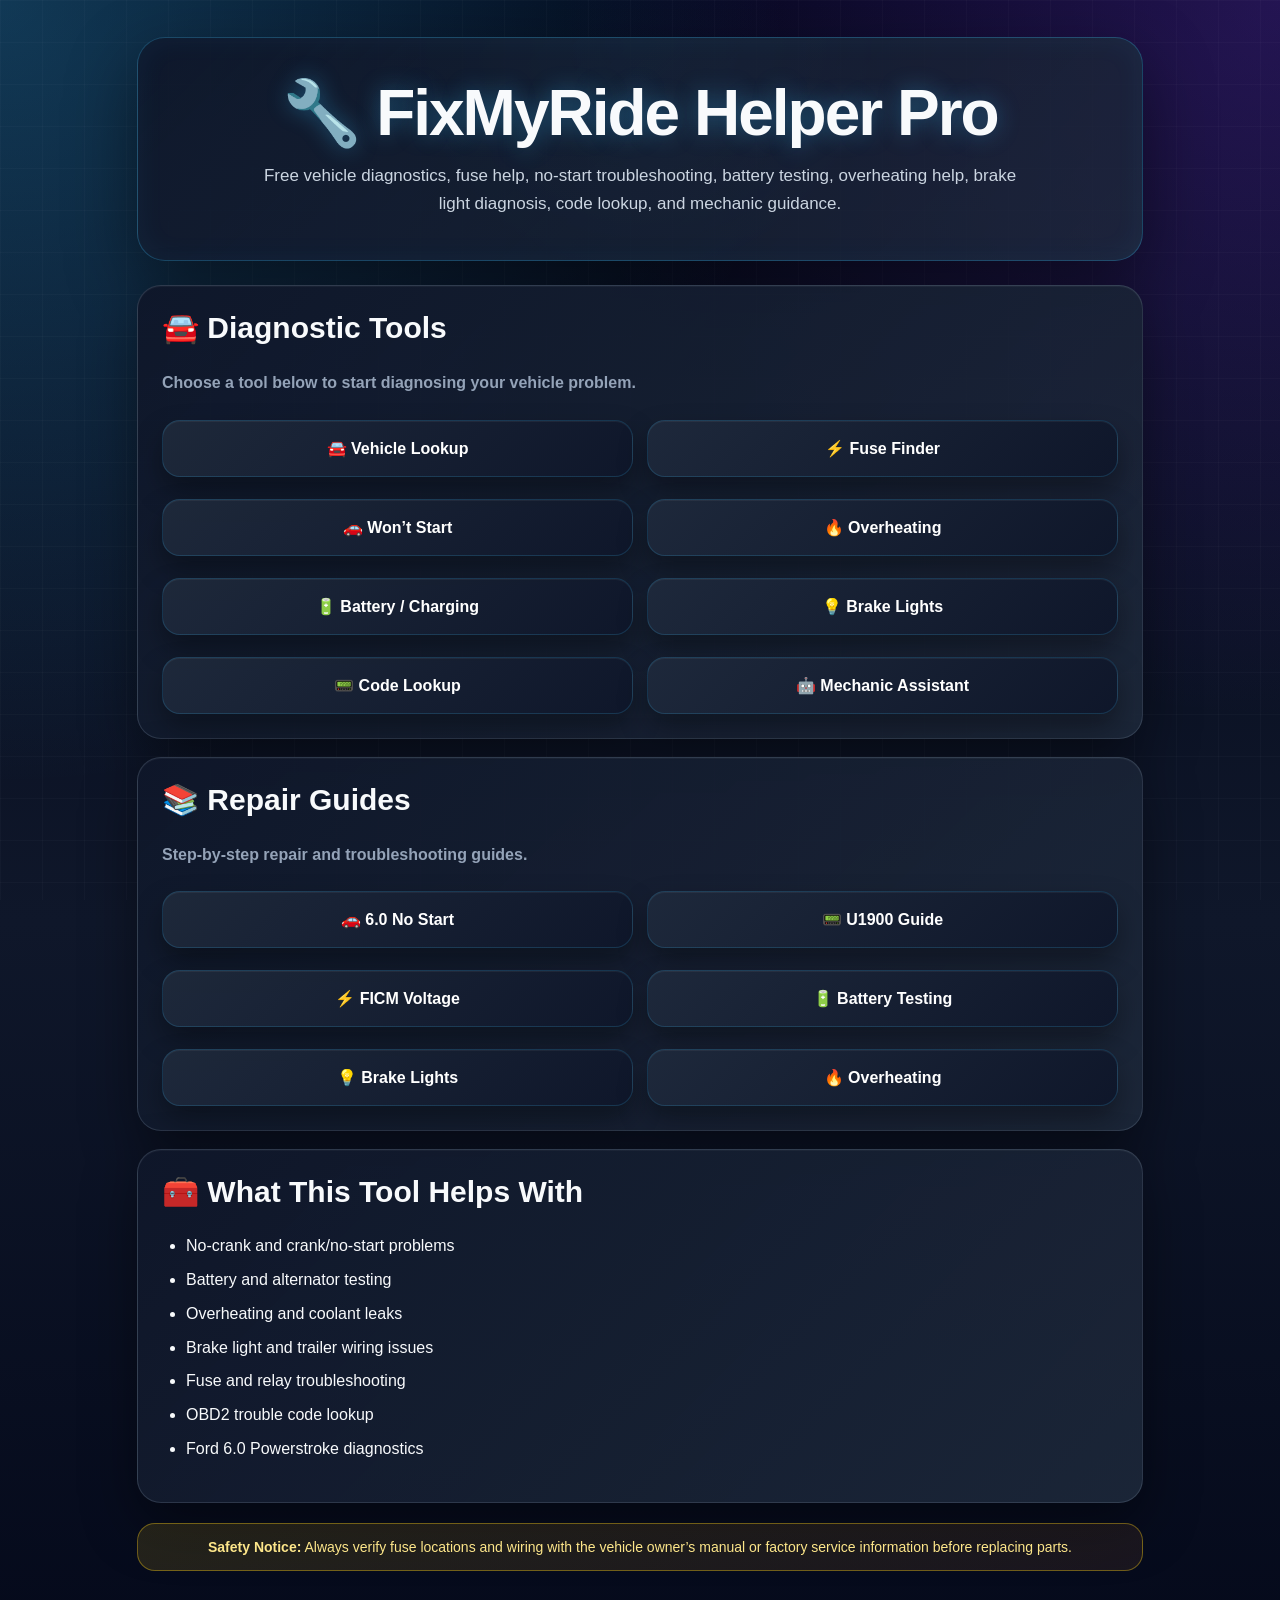
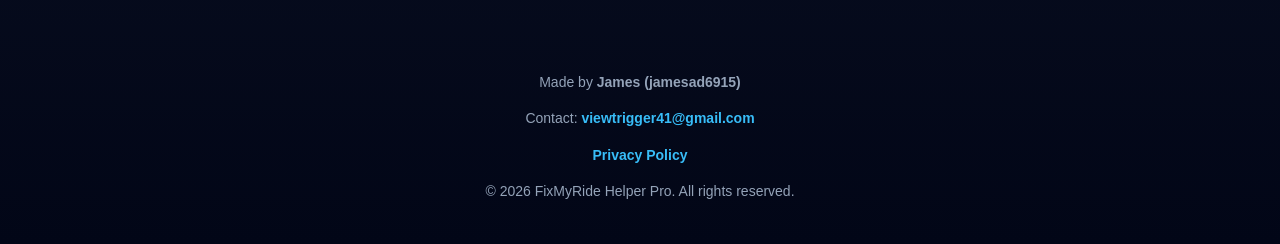
==== commit db99f91a: "Update index.html" ====
--- a/index.html
+++ b/index.html
@@ -5,19 +5,19 @@
   <meta charset="UTF-8">
   <meta name="viewport" content="width=device-width, initial-scale=1.0">
 
-  <title>FixMyRide Helper Pro | Free Car Diagnostic & Repair Tool</title>
+  <title>FixMyRide Helper Pro | Vehicle Diagnostics & Repair Help</title>
 
-  <meta name="description" content="FixMyRide Helper Pro helps diagnose car and truck problems including no-start issues, overheating, battery charging problems, fuse locations, brake light problems, and OBD2 trouble codes.">
-  <meta name="keywords" content="car repair, truck diagnostics, fuse finder, OBD2 codes, mechanic helper, no start diagnosis, battery problems, overheating fix, brake light problems, Ford, Chevy, Dodge, Toyota">
+  <meta name="description" content="FixMyRide Helper Pro helps diagnose no-start problems, overheating, battery issues, brake light problems, fuse locations, and OBD2 trouble codes.">
+
+  <meta name="keywords" content="car repair, mechanic helper, no start, fuse finder, OBD2 codes, battery problems, overheating, brake lights, Ford 6.0 Powerstroke">
+
   <meta name="author" content="James Adams">
+
   <meta name="robots" content="index, follow">
 
   <meta property="og:title" content="FixMyRide Helper Pro">
-  <meta property="og:description" content="Free car and truck repair helper with diagnostics, code lookup, fuse help, battery troubleshooting, overheating help, and mechanic tools.">
+  <meta property="og:description" content="Free mechanic helper and diagnostic website for cars and trucks.">
   <meta property="og:type" content="website">
-  <meta property="og:url" content="https://protype720.github.io/fixmyride-app/">
-
-  <link rel="canonical" href="https://protype720.github.io/fixmyride-app/">
 
   <meta name="google-adsense-account" content="ca-pub-5311280622440166">
 
@@ -25,81 +25,148 @@
     src="https://pagead2.googlesyndication.com/pagead/js/adsbygoogle.js?client=ca-pub-5311280622440166"
     crossorigin="anonymous"></script>
 
-  <link rel="stylesheet" href="style.css?v=67">
+  <link rel="stylesheet" href="style.css?v=68">
 </head>
 
 <body>
 
-  <div class="app">
+<div class="app">
 
-    <section class="hero">
-      <h1>🔧 FixMyRide Helper Pro</h1>
-      <p>
-        Free vehicle diagnostics, fuse help, trouble code lookup,
-        no-start troubleshooting, overheating fixes, battery testing,
-        brake light help, and mechanic guidance.
-      </p>
-    </section>
+  <section class="hero">
 
-    <section class="card">
-      <h2>🚘 Choose a Repair Tool</h2>
-      <p class="muted">
-        Pick the problem you’re having and FixMyRide will walk you through what to check first.
-      </p>
-
-      <div id="home" class="grid">
-        <button onclick="showVehicleLookup()">🚘 Vehicle Lookup</button>
-        <button onclick="showFuseFinder()">⚡ Fuse Finder</button>
-        <button onclick="startProblem('wontStart')">🚗 Won’t Start</button>
-        <button onclick="startProblem('overheating')">🔥 Overheating</button>
-        <button onclick="startProblem('battery')">🔋 Battery / Charging</button>
-        <button onclick="startProblem('brakeLights')">💡 Brake Lights</button>
-        <button onclick="showCodeLookup()">📟 Code Lookup</button>
-        <button onclick="showAssistant()">🤖 Mechanic Assistant</button>
-      </div>
-    </section>
-
-    <div id="screen"></div>
-
-    <section class="notice">
-      <b>Safety Notice:</b>
-      Always verify fuse and relay locations using the vehicle owner's manual,
-      fuse box cover, or factory service information before replacing components.
-    </section>
-
-    <section class="card">
-      <h2>🧰 What This Tool Helps With</h2>
-      <ul>
-        <li>No-crank and crank/no-start problems</li>
-        <li>Weak battery, alternator, and charging issues</li>
-        <li>Overheating and coolant system problems</li>
-        <li>Brake lights, fuses, relays, and wiring checks</li>
-        <li>Basic OBD2 trouble code guidance</li>
-        <li>Vehicle-specific tips like 6.0 Powerstroke checks</li>
-      </ul>
-    </section>
-
-  </div>
-
-  <footer class="footer">
-    <p>Made by <b>James (jamesad6915)</b></p>
+    <h1>🔧 FixMyRide Helper Pro</h1>
 
     <p>
-      Contact:
-      <a href="mailto:viewtrigger41@gmail.com">viewtrigger41@gmail.com</a>
+      Free vehicle diagnostics, fuse help, no-start troubleshooting,
+      battery testing, overheating help, brake light diagnosis,
+      code lookup, and mechanic guidance.
     </p>
 
-    <p>
-      <a href="privacy.html">Privacy Policy</a>
+  </section>
+
+  <section class="card">
+
+    <h2>🚘 Diagnostic Tools</h2>
+
+    <p class="muted">
+      Choose a tool below to start diagnosing your vehicle problem.
     </p>
 
-    <p>
-      © 2026 FixMyRide Helper Pro. All rights reserved.
+    <div id="home" class="grid">
+
+      <button onclick="showVehicleLookup()">🚘 Vehicle Lookup</button>
+
+      <button onclick="showFuseFinder()">⚡ Fuse Finder</button>
+
+      <button onclick="startProblem('wontStart')">🚗 Won’t Start</button>
+
+      <button onclick="startProblem('overheating')">🔥 Overheating</button>
+
+      <button onclick="startProblem('battery')">🔋 Battery / Charging</button>
+
+      <button onclick="startProblem('brakeLights')">💡 Brake Lights</button>
+
+      <button onclick="showCodeLookup()">📟 Code Lookup</button>
+
+      <button onclick="showAssistant()">🤖 Mechanic Assistant</button>
+
+    </div>
+
+  </section>
+
+  <div id="screen"></div>
+
+  <section class="card">
+
+    <h2>📚 Repair Guides</h2>
+
+    <p class="muted">
+      Step-by-step repair and troubleshooting guides.
     </p>
-  </footer>
 
-  <script src="script.js?v=67"></script>
+    <div class="grid">
+
+      <button onclick="window.location.href='6-0-no-start.html'">
+        🚗 6.0 No Start
+      </button>
+
+      <button onclick="window.location.href='u1900-code-guide.html'">
+        📟 U1900 Guide
+      </button>
+
+      <button onclick="window.location.href='ficm-voltage-guide.html'">
+        ⚡ FICM Voltage
+      </button>
+
+      <button onclick="window.location.href='battery-testing.html'">
+        🔋 Battery Testing
+      </button>
+
+      <button onclick="window.location.href='brake-lights-not-working.html'">
+        💡 Brake Lights
+      </button>
+
+      <button onclick="window.location.href='overheating-guide.html'">
+        🔥 Overheating
+      </button>
+
+    </div>
+
+  </section>
+
+  <section class="card">
+
+    <h2>🧰 What This Tool Helps With</h2>
+
+    <ul>
+      <li>No-crank and crank/no-start problems</li>
+      <li>Battery and alternator testing</li>
+      <li>Overheating and coolant leaks</li>
+      <li>Brake light and trailer wiring issues</li>
+      <li>Fuse and relay troubleshooting</li>
+      <li>OBD2 trouble code lookup</li>
+      <li>Ford 6.0 Powerstroke diagnostics</li>
+    </ul>
+
+  </section>
+
+  <section class="notice">
+
+    <b>Safety Notice:</b>
+
+    Always verify fuse locations and wiring with the vehicle owner’s manual
+    or factory service information before replacing parts.
+
+  </section>
+
+</div>
+
+<footer class="footer">
+
+  <p>
+    Made by <b>James (jamesad6915)</b>
+  </p>
+
+  <p>
+    Contact:
+    <a href="mailto:viewtrigger41@gmail.com">
+      viewtrigger41@gmail.com
+    </a>
+  </p>
+
+  <p>
+    <a href="privacy.html">
+      Privacy Policy
+    </a>
+  </p>
+
+  <p>
+    © 2026 FixMyRide Helper Pro. All rights reserved.
+  </p>
+
+</footer>
+
+<script src="script.js?v=68"></script>
 
 </body>
-
 </html>
